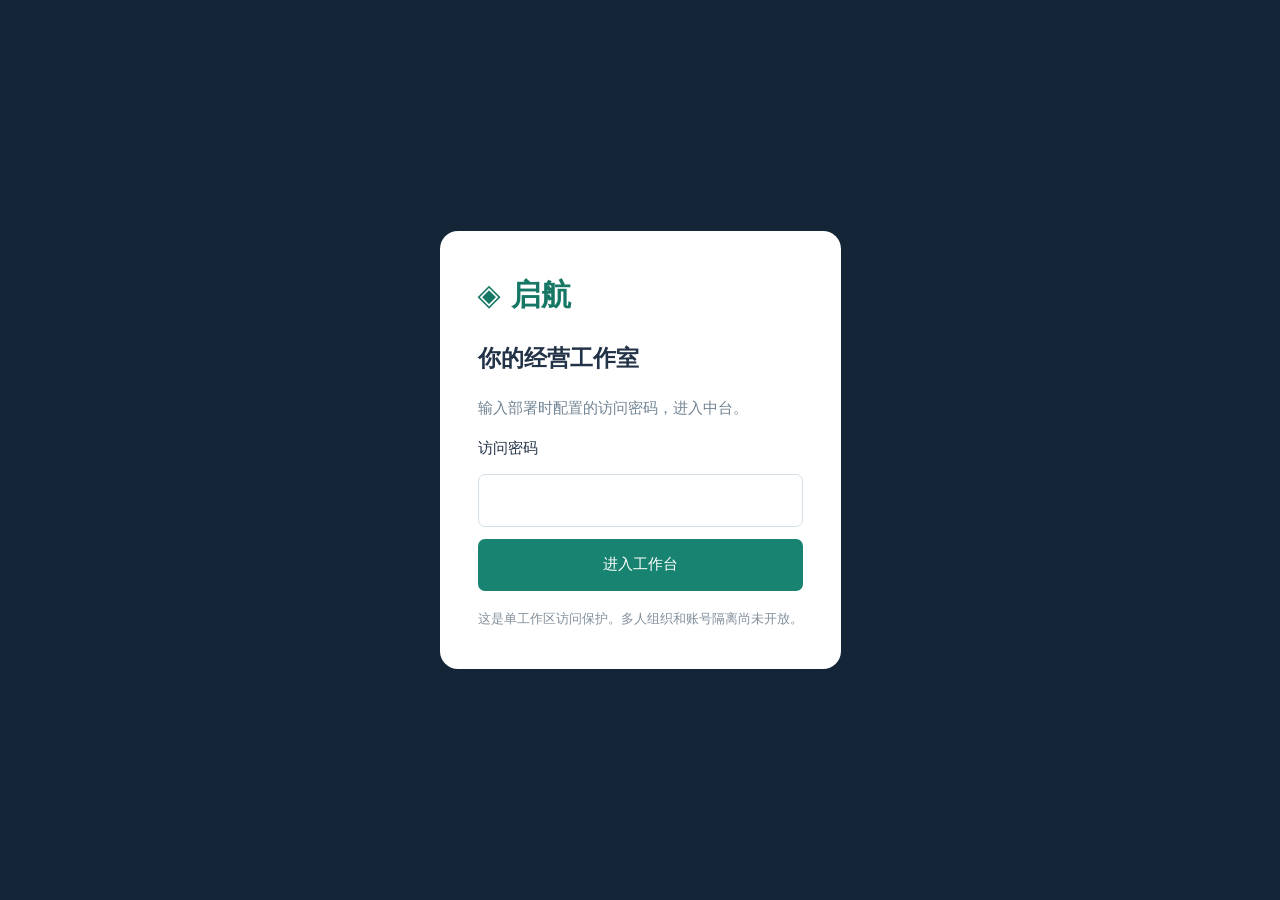
==== web/login.html @ ef4bb27f "Build venture operations workspace with protected web deployment" ====
<!doctype html><html lang="zh-CN"><meta charset="utf-8"><meta name="viewport" content="width=device-width,initial-scale=1"><title>登录 · 启航经营中台</title><style>body{margin:0;background:#132536;color:#223247;font:15px/1.7 system-ui;min-height:100vh;display:grid;place-items:center}.box{background:white;border-radius:18px;padding:38px;max-width:390px;margin:20px}h1{margin:0;color:#167765}p{color:#718393}input,button{box-sizing:border-box;padding:13px;width:100%;border-radius:7px;font:inherit;margin-top:12px}input{border:1px solid #d5dfe6}button{background:#188370;color:white;border:0;cursor:pointer}#error{color:#b44747}label{display:block}small{color:#83909c}</style><main class="box"><h1>◈ 启航</h1><h2>你的经营工作室</h2><p>输入部署时配置的访问密码，进入中台。</p><form id="login"><label>访问密码<input name="password" type="password" autocomplete="current-password" required></label><button>进入工作台</button><p id="error" role="alert"></p></form><small>这是单工作区访问保护。多人组织和账号隔离尚未开放。</small></main><script>document.querySelector('#login').onsubmit=async e=>{e.preventDefault();let b=document.querySelector('button');b.disabled=true;try{let r=await fetch('/api/login',{method:'POST',headers:{'Content-Type':'application/json'},body:JSON.stringify({password:new FormData(e.target).get('password')})});let j=await r.json();if(!r.ok)throw Error(j.error);location.href='/'}catch(x){document.querySelector('#error').textContent=x.message}finally{b.disabled=false}};</script></html>
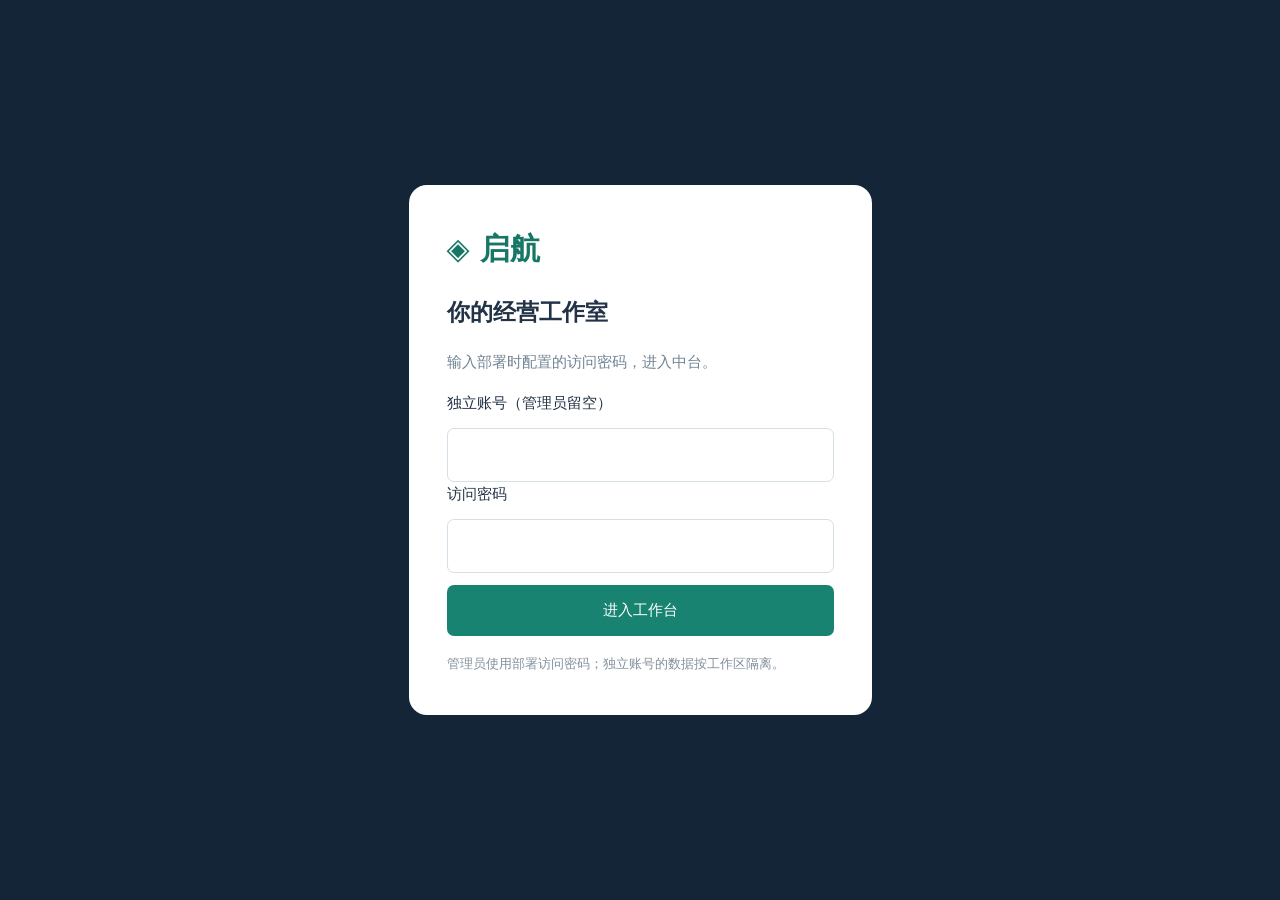
==== commit 9f1d0cb7: "Add structured commerce workflows, isolated accounts and built-in storefront" ====
--- a/web/login.html
+++ b/web/login.html
@@ -1 +1 @@
-<!doctype html><html lang="zh-CN"><meta charset="utf-8"><meta name="viewport" content="width=device-width,initial-scale=1"><title>登录 · 启航经营中台</title><style>body{margin:0;background:#132536;color:#223247;font:15px/1.7 system-ui;min-height:100vh;display:grid;place-items:center}.box{background:white;border-radius:18px;padding:38px;max-width:390px;margin:20px}h1{margin:0;color:#167765}p{color:#718393}input,button{box-sizing:border-box;padding:13px;width:100%;border-radius:7px;font:inherit;margin-top:12px}input{border:1px solid #d5dfe6}button{background:#188370;color:white;border:0;cursor:pointer}#error{color:#b44747}label{display:block}small{color:#83909c}</style><main class="box"><h1>◈ 启航</h1><h2>你的经营工作室</h2><p>输入部署时配置的访问密码，进入中台。</p><form id="login"><label>访问密码<input name="password" type="password" autocomplete="current-password" required></label><button>进入工作台</button><p id="error" role="alert"></p></form><small>这是单工作区访问保护。多人组织和账号隔离尚未开放。</small></main><script>document.querySelector('#login').onsubmit=async e=>{e.preventDefault();let b=document.querySelector('button');b.disabled=true;try{let r=await fetch('/api/login',{method:'POST',headers:{'Content-Type':'application/json'},body:JSON.stringify({password:new FormData(e.target).get('password')})});let j=await r.json();if(!r.ok)throw Error(j.error);location.href='/'}catch(x){document.querySelector('#error').textContent=x.message}finally{b.disabled=false}};</script></html>
+<!doctype html><html lang="zh-CN"><meta charset="utf-8"><meta name="viewport" content="width=device-width,initial-scale=1"><title>登录 · 启航经营中台</title><style>body{margin:0;background:#132536;color:#223247;font:15px/1.7 system-ui;min-height:100vh;display:grid;place-items:center}.box{background:white;border-radius:18px;padding:38px;max-width:390px;margin:20px}h1{margin:0;color:#167765}p{color:#718393}input,button{box-sizing:border-box;padding:13px;width:100%;border-radius:7px;font:inherit;margin-top:12px}input{border:1px solid #d5dfe6}button{background:#188370;color:white;border:0;cursor:pointer}#error{color:#b44747}label{display:block}small{color:#83909c}</style><main class="box"><h1>◈ 启航</h1><h2>你的经营工作室</h2><p>输入部署时配置的访问密码，进入中台。</p><form id="login"><label>独立账号（管理员留空）<input name="username" autocomplete="username"></label><label>访问密码<input name="password" type="password" autocomplete="current-password" required></label><button>进入工作台</button><p id="error" role="alert"></p></form><small>管理员使用部署访问密码；独立账号的数据按工作区隔离。</small></main><script>document.querySelector('#login').onsubmit=async e=>{e.preventDefault();let b=document.querySelector('button');b.disabled=true;try{let r=await fetch('/api/login',{method:'POST',headers:{'Content-Type':'application/json'},body:JSON.stringify({username:new FormData(e.target).get('username'),password:new FormData(e.target).get('password')})});let j=await r.json();if(!r.ok)throw Error(j.error);location.href='/'}catch(x){document.querySelector('#error').textContent=x.message}finally{b.disabled=false}};</script></html>
